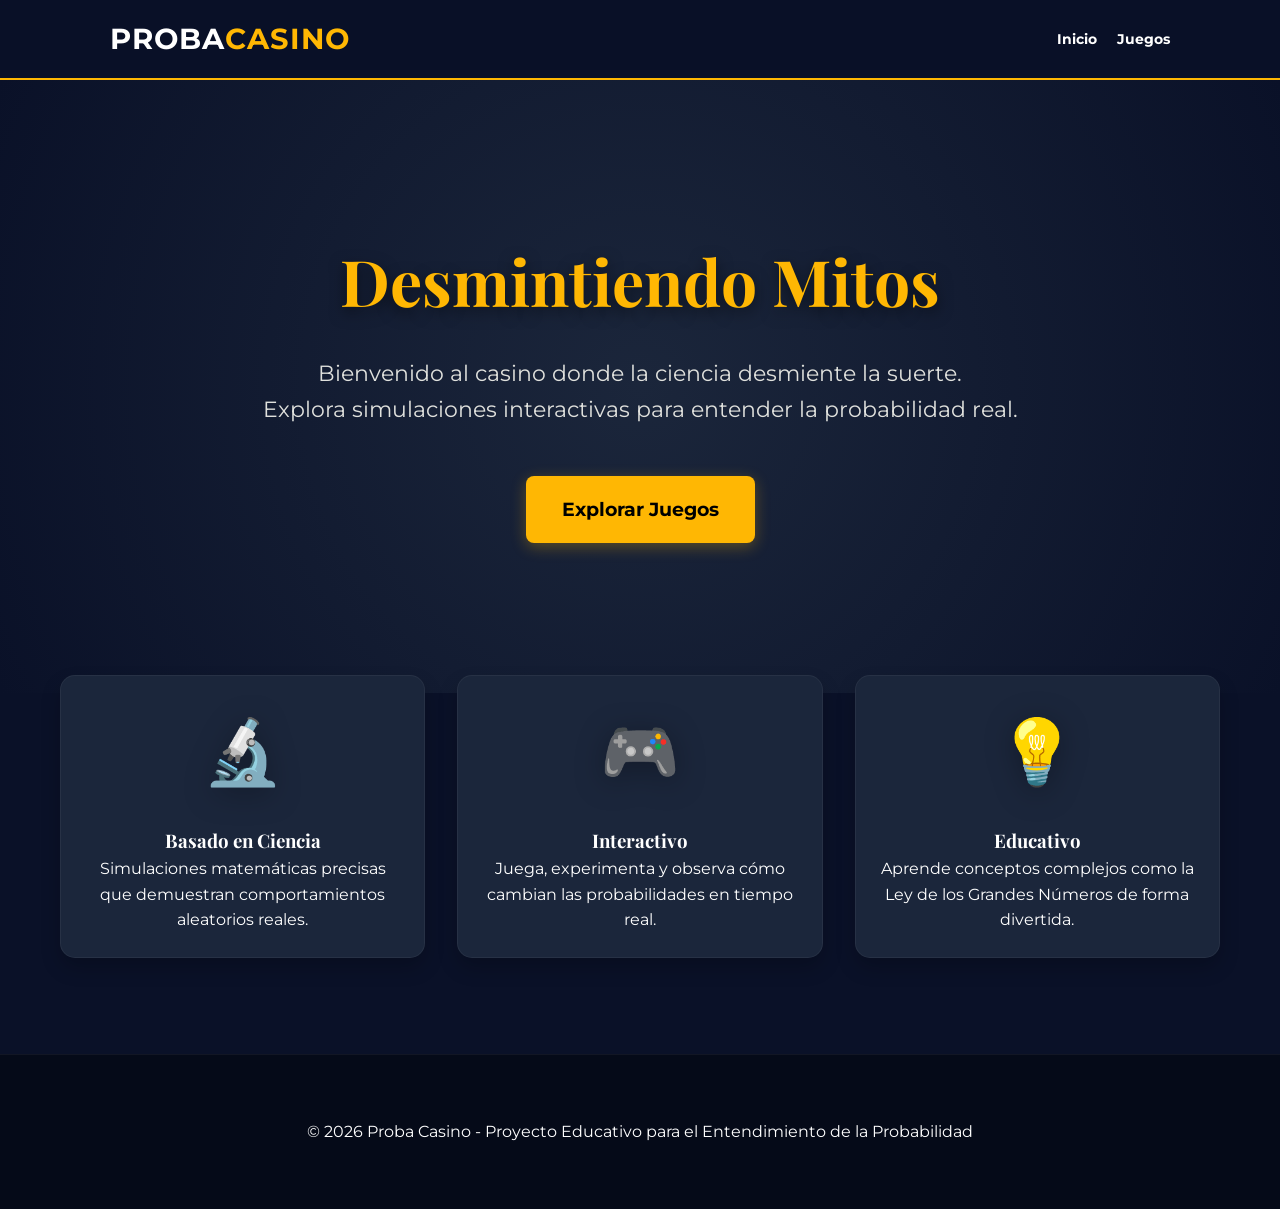
==== index.html @ 3911d0ed "Add files via upload" ====
<!DOCTYPE html>
<html lang="es">
<head>
    <meta charset="UTF-8">
    <meta name="viewport" content="width=device-width, initial-scale=1.0">
    <title>Proba Casino - El Casino de la Probabilidad</title>
    <link rel="stylesheet" href="assets/css/style.css">
    <link rel="preconnect" href="https://fonts.googleapis.com">
    <link rel="preconnect" href="https://fonts.gstatic.com" crossorigin>
    <link href="https://fonts.googleapis.com/css2?family=Montserrat:wght@400;700&family=Playfair+Display:wght@700&display=swap" rel="stylesheet">
</head>
<body>
    <div id="loading-overlay">
        <div class="card-loader">
            <div class="card-anim"></div>
            <div class="card-anim"></div>
            <div class="card-anim"></div>
            <div class="card-anim"></div>
            <div class="card-anim"></div>
        </div>
    </div>
    <header>
        <nav>
            <div class="logo">PROBA<span>CASINO</span></div>
            <ul>
                <li><a href="index.html">Inicio</a></li>
                <li><a href="catalogo.html">Juegos</a></li>
            </ul>
        </nav>
    </header>

    <main>
        <section id="home" class="hero" style="padding: 150px 20px; text-align: center; background: radial-gradient(circle at center, #1b263b 0%, #0a1128 100%);">
            <div class="hero-content">
                <h1 style="font-size: 4rem; color: var(--gold); margin-bottom: 1.5rem; text-shadow: 0 5px 15px rgba(0,0,0,0.5);">Desmintiendo Mitos</h1>
                <p style="font-size: 1.4rem; max-width: 800px; margin: 0 auto 3rem; color: var(--accent);">Bienvenido al casino donde la ciencia desmiente la suerte. <br>Explora simulaciones interactivas para entender la probabilidad real.</p>
                <a href="catalogo.html" class="btn-primary" style="font-size: 1.2rem; padding: 18px 36px;">Explorar Juegos</a>
            </div>
        </section>

        <section class="container" style="margin-top: -50px; position: relative; z-index: 10;">
            <div style="display: grid; grid-template-columns: repeat(auto-fit, minmax(300px, 1fr)); gap: 2rem;">
                <div class="stat-card">
                    <div class="game-icon">🔬</div>
                    <h3>Basado en Ciencia</h3>
                    <p>Simulaciones matemáticas precisas que demuestran comportamientos aleatorios reales.</p>
                </div>
                <div class="stat-card">
                    <div class="game-icon">🎮</div>
                    <h3>Interactivo</h3>
                    <p>Juega, experimenta y observa cómo cambian las probabilidades en tiempo real.</p>
                </div>
                <div class="stat-card">
                    <div class="game-icon">💡</div>
                    <h3>Educativo</h3>
                    <p>Aprende conceptos complejos como la Ley de los Grandes Números de forma divertida.</p>
                </div>
            </div>
        </section>
    </main>

    <footer>
        <p>&copy; 2026 Proba Casino - Proyecto Educativo para el Entendimiento de la Probabilidad</p>
    </footer>

    <script>
        document.addEventListener('DOMContentLoaded', function() {
            const loadingOverlay = document.getElementById('loading-overlay');
            if (loadingOverlay) {
                setTimeout(function() {
                    loadingOverlay.classList.add('hidden');
                    setTimeout(() => loadingOverlay.remove(), 500);
                }, 1500);
            }
        });
    </script>
</body>
</html>
---- assets/css/style.css ----
:root {
    --bg-color: #0a1128;
    --card-bg: #1b263b;
    --accent: #e0e1dd;
    --primary: #415a77;
    --gold: #ffb703;
    --text: #ffffff;
    --danger: #e63946;
    --success: #4ade80;
}

* {
    margin: 0;
    padding: 0;
    box-sizing: border-box;
    font-family: 'Montserrat', 'Segoe UI', Tahoma, Geneva, Verdana, sans-serif;
}

body {
    background-color: var(--bg-color);
    color: var(--text);
    line-height: 1.6;
    min-height: 100vh;
}

/* Common Layout */
.container {
    max-width: 1200px;
    margin: 0 auto;
    padding: 2rem 20px;
}

header {
    background: rgba(10, 17, 40, 0.95);
    padding: 1rem 0;
    position: sticky;
    top: 0;
    z-index: 1000;
    border-bottom: 2px solid var(--gold);
    backdrop-filter: blur(10px);
}

nav {
    display: flex;
    justify-content: space-between;
    align-items: center;
    max-width: 1100px;
    margin: 0 auto;
    padding: 0 20px;
}

.logo {
    font-size: 1.8rem;
    font-weight: 700;
    text-transform: uppercase;
    letter-spacing: 1px;
}

.logo span {
    color: var(--gold);
}

nav ul {
    display: flex;
    list-style: none;
}

nav ul li {
    margin-left: 20px;
}

nav ul li a {
    color: var(--text);
    text-decoration: none;
    font-weight: bold;
    font-size: 0.9rem;
    transition: color 0.3s;
}

nav ul li a:hover {
    color: var(--gold);
}

/* Typography */
h1, h2, h3 {
    font-family: 'Playfair Display', serif;
}

.game-header {
    text-align: center;
    margin-bottom: 3rem;
}

.game-header h1 {
    font-size: 3rem;
    color: var(--gold);
    margin-bottom: 1rem;
}

.myth-box {
    background-color: var(--card-bg);
    border-left: 5px solid var(--gold);
    padding: 1.5rem 2rem;
    display: inline-block;
    font-size: 1.1rem;
    margin-top: 1rem;
    box-shadow: 0 10px 30px rgba(0,0,0,0.3);
    border-radius: 0 10px 10px 0;
}

.myth-box strong {
    color: var(--gold);
}

/* Buttons */
.btn-primary, .btn-secondary, .btn-danger {
    display: inline-block;
    padding: 12px 24px;
    border-radius: 8px;
    text-decoration: none;
    font-weight: bold;
    cursor: pointer;
    transition: all 0.3s cubic-bezier(0.175, 0.885, 0.32, 1.275);
    border: none;
    text-align: center;
}

.btn-primary {
    background-color: var(--gold);
    color: #000;
    box-shadow: 0 4px 15px rgba(255, 183, 3, 0.3);
}

.btn-primary:hover {
    transform: translateY(-3px) scale(1.05);
    box-shadow: 0 8px 25px rgba(255, 183, 3, 0.5);
}

.btn-secondary {
    background-color: transparent;
    border: 2px solid var(--gold);
    color: var(--gold);
}

.btn-secondary:hover {
    background-color: var(--gold);
    color: #000;
    transform: translateY(-3px);
}

.btn-danger {
    background: linear-gradient(135deg, #e63946 0%, #a82a33 100%);
    color: #fff;
    box-shadow: 0 4px 10px rgba(230,57,70,0.3);
}

.btn-danger:hover {
    transform: translateY(-3px);
    box-shadow: 0 6px 15px rgba(230,57,70,0.5);
}

.btn-primary:disabled, .btn-secondary:disabled {
    opacity: 0.5;
    cursor: not-allowed;
    transform: none !important;
}

/* Game Components */
.game-layout {
    display: grid;
    grid-template-columns: 1.2fr 0.8fr;
    gap: 2.5rem;
    align-items: start;
}

.game-main {
    background: var(--card-bg);
    padding: 2rem;
    border-radius: 20px;
    border: 1px solid rgba(255,255,255,0.05);
    box-shadow: 0 20px 50px rgba(0,0,0,0.4);
}

.game-stats {
    display: flex;
    flex-direction: column;
    gap: 1.5rem;
}

.stat-card {
    background: var(--card-bg);
    padding: 1.5rem;
    border-radius: 15px;
    text-align: center;
    border: 1px solid rgba(255,255,255,0.05);
    box-shadow: 0 10px 20px rgba(0,0,0,0.2);
    transition: transform 0.3s;
}

.stat-card:hover {
    transform: translateY(-5px);
}

.stat-value {
    font-size: 2.5rem;
    font-weight: 800;
    color: var(--gold);
    margin: 0.5rem 0;
}

.info-bubble {
    background-color: var(--primary);
    padding: 1.5rem;
    border-radius: 15px;
    font-style: italic;
    color: var(--accent);
    border: 1px dashed var(--gold);
    box-shadow: 0 10px 20px rgba(0,0,0,0.2);
    line-height: 1.5;
}

.edu-footer {
    margin-top: 4rem;
    background: linear-gradient(135deg, #1b263b 0%, #0d1b2a 100%);
    padding: 3rem;
    border-radius: 20px;
    border: 1px solid var(--primary);
}

.edu-content h3 {
    color: var(--gold);
    font-size: 1.8rem;
    margin-bottom: 1.5rem;
}

/* Helpers */
.profit, .success { color: var(--success); }
.loss, .danger { color: var(--danger); }

/* Grid for cards */
.game-grid {
    display: grid;
    grid-template-columns: repeat(auto-fit, minmax(300px, 1fr));
    gap: 2rem;
    margin-top: 3rem;
}

.game-card {
    background: var(--card-bg);
    padding: 2.5rem;
    border-radius: 20px;
    text-align: center;
    border: 1px solid rgba(255,255,255,0.05);
    transition: all 0.4s cubic-bezier(0.175, 0.885, 0.32, 1.275);
    display: flex;
    flex-direction: column;
    justify-content: space-between;
}

.game-card:hover {
    transform: translateY(-15px);
    border-color: var(--gold);
    box-shadow: 0 20px 40px rgba(0,0,0,0.4);
}

.game-icon {
    font-size: 4rem;
    margin-bottom: 1.5rem;
    filter: drop-shadow(0 5px 15px rgba(0,0,0,0.3));
}

footer {
    text-align: center;
    padding: 4rem 2rem;
    background: #050a18;
    margin-top: 4rem;
    border-top: 1px solid rgba(255,255,255,0.05);
}

@media (max-width: 900px) {
    .game-layout {
        grid-template-columns: 1fr;
    }
    .game-header h1 {
        font-size: 2.2rem;
    }
}

/* Loading Overlay Styles */
#loading-overlay {
    position: fixed;
    top: 0;
    left: 0;
    width: 100%;
    height: 100%;
    background-color: var(--bg-color);
    display: flex;
    justify-content: center;
    align-items: center;
    z-index: 9999;
    transition: opacity 0.5s ease-out;
}

#loading-overlay.hidden {
    opacity: 0;
    pointer-events: none;
}

.card-loader {
    position: relative;
    width: 120px;
    height: 160px;
    perspective: 1000px;
}

.card-anim {
    position: absolute;
    top: 0;
    left: 0;
    width: 80px;
    height: 120px;
    background-color: var(--card-bg);
    border: 2px solid var(--gold);
    border-radius: 8px;
    box-shadow: 0 4px 15px rgba(0, 0, 0, 0.4);
    transform-origin: center center;
    animation: card-deal-anim 2.5s infinite ease-in-out;
    opacity: 0;
}

@keyframes card-deal-anim {
    0% { transform: translate(0, 0) rotateY(0deg) rotateZ(0deg) scale(0.8); opacity: 0; }
    20% { opacity: 1; transform: translate(var(--start-x), var(--start-y)) rotateY(var(--start-rotateY)) rotateZ(var(--start-rotateZ)) scale(1); }
    40% { transform: translate(var(--mid-x), var(--mid-y)) rotateY(var(--mid-rotateY)) rotateZ(var(--mid-rotateZ)) scale(1.1); }
    60% { transform: translate(var(--end-x), var(--end-y)) rotateY(var(--end-rotateY)) rotateZ(var(--end-rotateZ)) scale(1); }
    80% { opacity: 1; }
    100% { transform: translate(0, 0) rotateY(0deg) rotateZ(0deg) scale(0.8); opacity: 0; }
}

.card-anim:nth-child(1) { animation-delay: 0s; --start-x: -20px; --start-y: 10px; --start-rotateY: 10deg; --start-rotateZ: 15deg; --mid-x: 0px; --mid-y: -10px; --mid-rotateY: 0deg; --mid-rotateZ: 5deg; --end-x: 20px; --end-y: 10px; --end-rotateY: -10deg; --end-rotateZ: -5deg; }
.card-anim:nth-child(2) { animation-delay: 0.2s; --start-x: 10px; --start-y: -5px; --start-rotateY: -15deg; --start-rotateZ: -10deg; --mid-x: -10px; --mid-y: 10px; --mid-rotateY: 5deg; --mid-rotateZ: 10deg; --end-x: -15px; --end-y: 0px; --end-rotateY: 10deg; --end-rotateZ: 5deg; }
.card-anim:nth-child(3) { animation-delay: 0.4s; --start-x: -10px; --start-y: -15px; --start-rotateY: 5deg; --start-rotateZ: 20deg; --mid-x: 10px; --mid-y: -5px; --mid-rotateY: -5deg; --mid-rotateZ: -15deg; --end-x: -5px; --end-y: 15px; --end-rotateY: 15deg; --end-rotateZ: 10deg; }
.card-anim:nth-child(4) { animation-delay: 0.6s; --start-x: 20px; --start-y: 0px; --start-rotateY: -10deg; --start-rotateZ: -5deg; --mid-x: 0px; --mid-y: 15px; --mid-rotateY: 10deg; --mid-rotateZ: 0deg; --end-x: -20px; --end-y: -10px; --end-rotateY: -5deg; --end-rotateZ: -10deg; }
.card-anim:nth-child(5) { animation-delay: 0.8s; --start-x: -5px; --start-y: 20px; --start-rotateY: 15deg; --start-rotateZ: -10deg; --mid-x: 5px; --mid-y: 0px; --mid-rotateY: -10deg; --mid-rotateZ: 15deg; --end-x: 10px; --end-y: -5px; --end-rotateY: 5deg; --end-rotateZ: 0deg; }
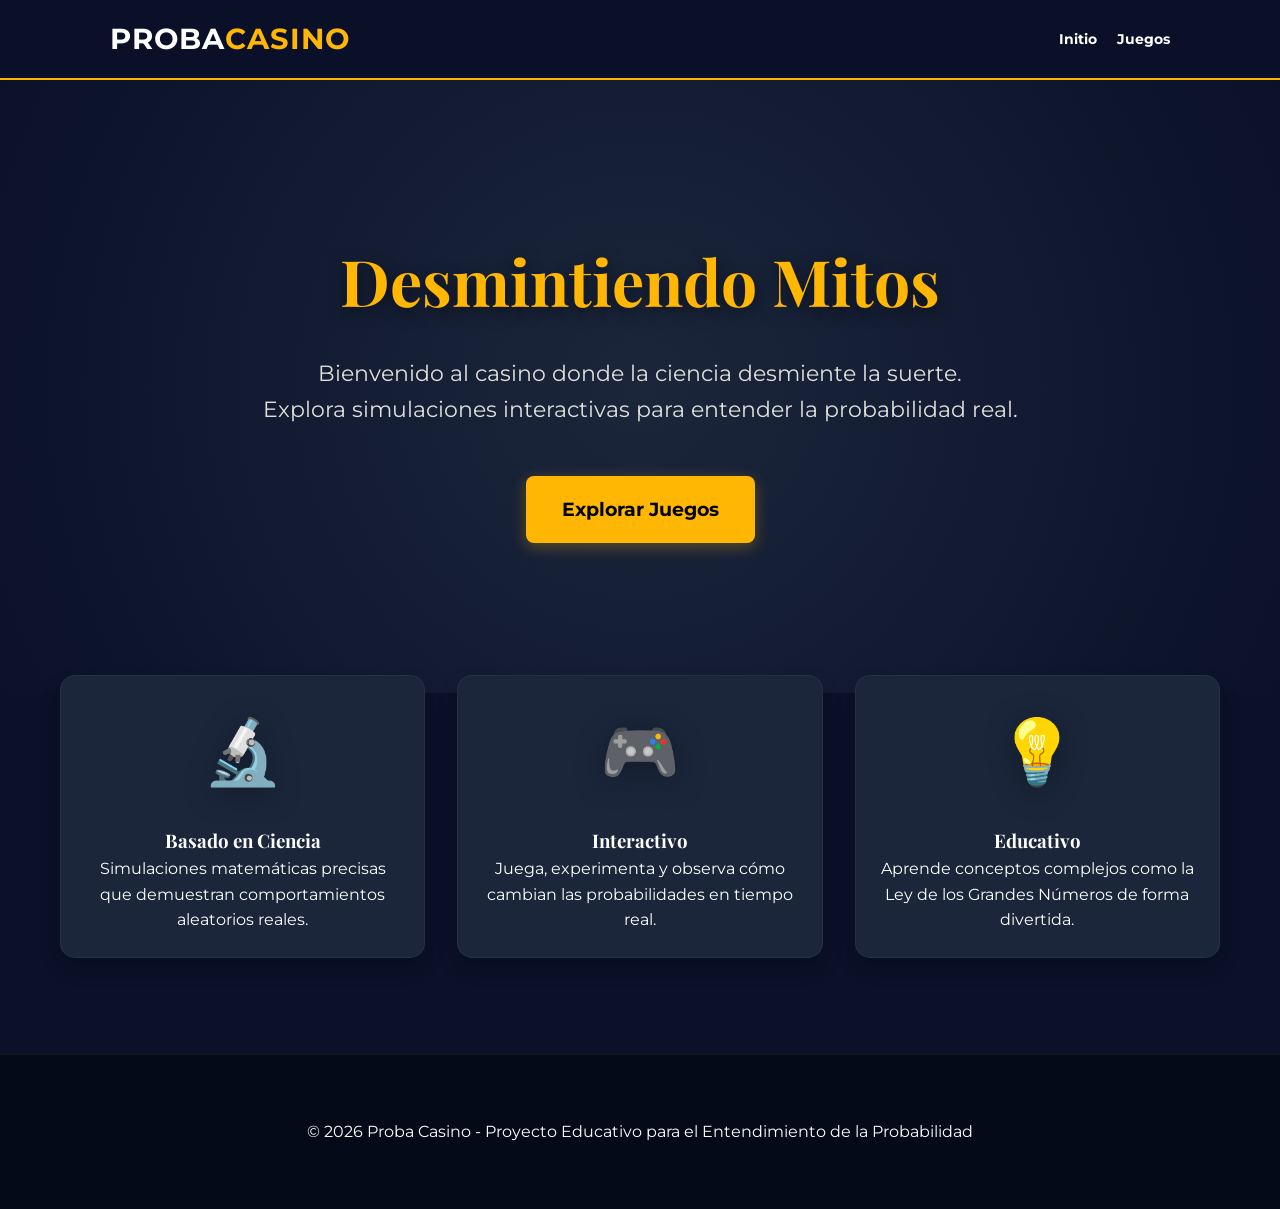
==== commit 3b4d7e11: "Prueba1" ====
--- a/index.html
+++ b/index.html
@@ -23,7 +23,7 @@
         <nav>
             <div class="logo">PROBA<span>CASINO</span></div>
             <ul>
-                <li><a href="index.html">Inicio</a></li>
+                <li><a href="index.html">Initio</a></li>
                 <li><a href="catalogo.html">Juegos</a></li>
             </ul>
         </nav>
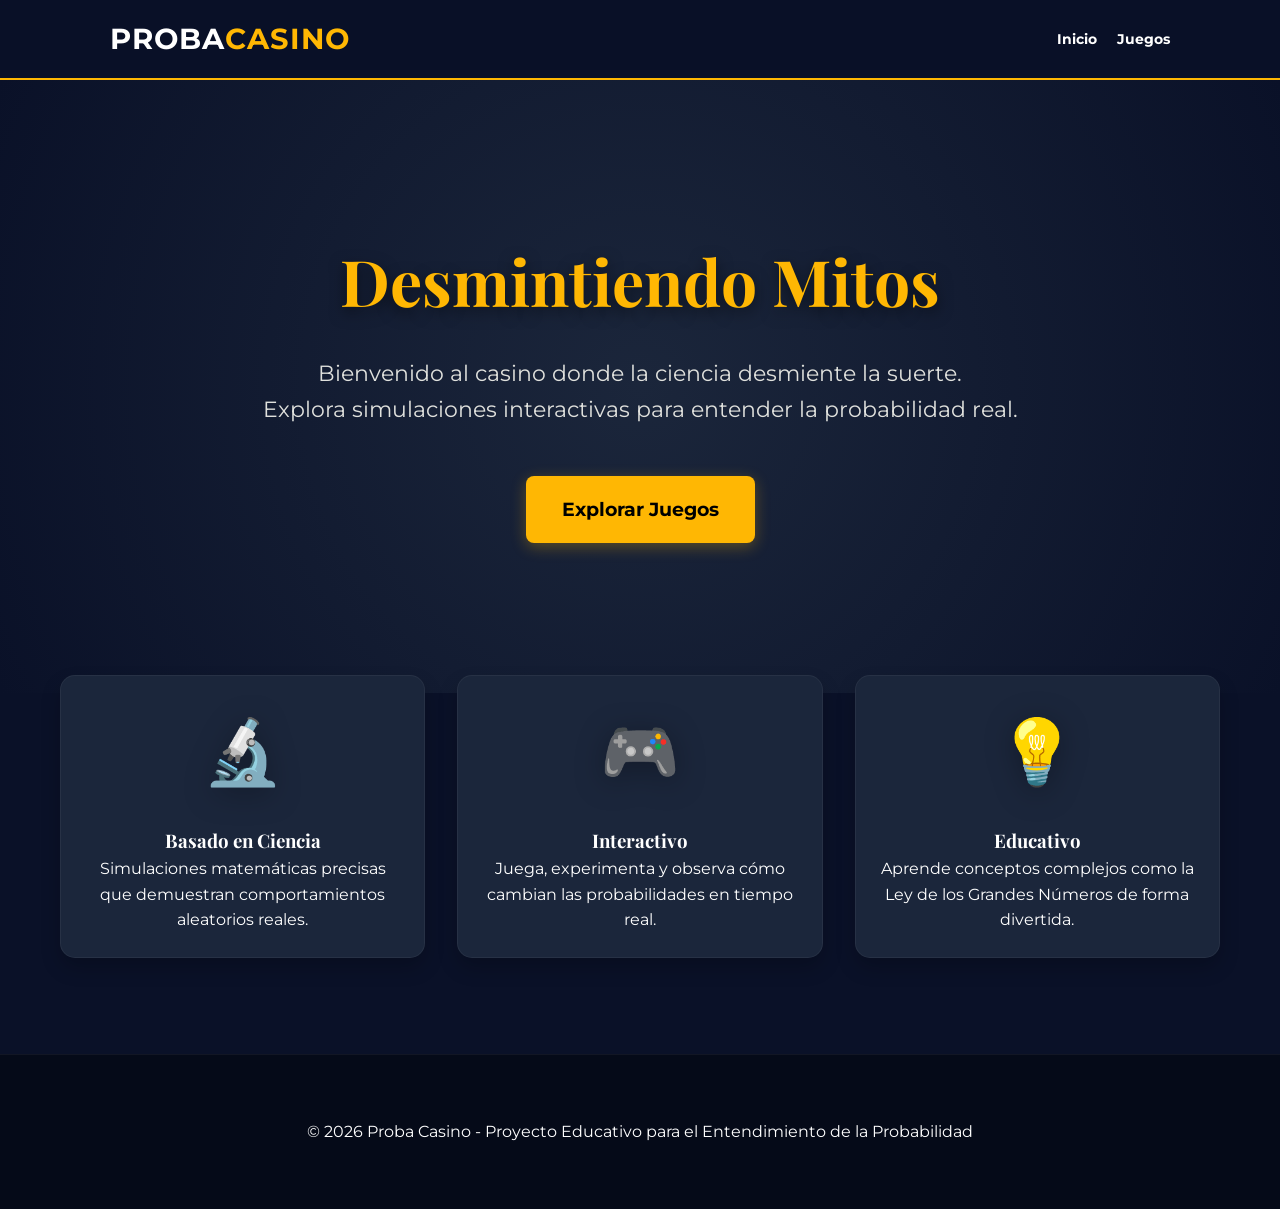
==== commit 0be5339a: "Pruebas" ====
--- a/index.html
+++ b/index.html
@@ -23,7 +23,7 @@
         <nav>
             <div class="logo">PROBA<span>CASINO</span></div>
             <ul>
-                <li><a href="index.html">Initio</a></li>
+                <li><a href="index.html">Inicio</a></li>
                 <li><a href="catalogo.html">Juegos</a></li>
             </ul>
         </nav>
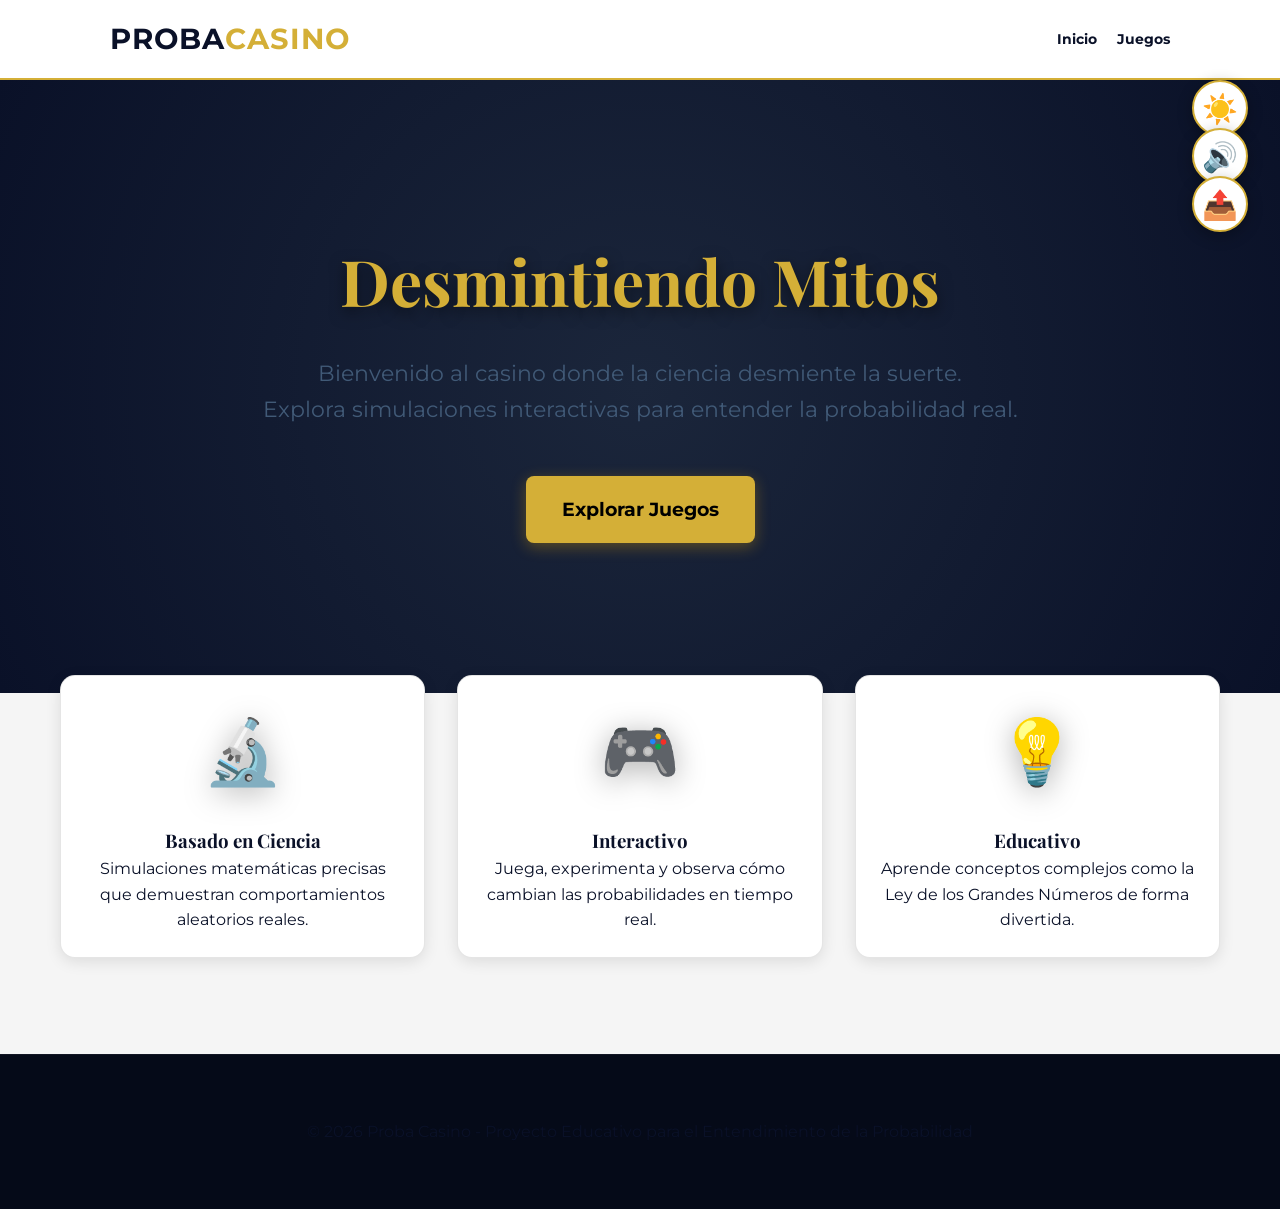
==== commit f26ced38: "." ====
--- a/index.html
+++ b/index.html
@@ -3,13 +3,41 @@
 <head>
     <meta charset="UTF-8">
     <meta name="viewport" content="width=device-width, initial-scale=1.0">
+    <meta name="description" content="Aprende probabilidad con juegos interactivos que desmienten los mitos del azar. Casino educativo con 8 simulaciones matemáticas.">
+    <meta name="keywords" content="probabilidad, estadística, juegos educativos, matemáticas, casino, azar">
+    <meta name="author" content="Proba Casino">
+    <meta name="theme-color" content="#0a1128">
+    
+    <!-- Open Graph / Facebook -->
+    <meta property="og:type" content="website">
+    <meta property="og:url" content="https://probacasino.com/">
+    <meta property="og:title" content="Proba Casino - El Casino de la Probabilidad">
+    <meta property="og:description" content="Aprende probabilidad con juegos interactivos que desmienten los mitos del azar">
+    <meta property="og:image" content="/assets/icons/icon-512.png">
+    
+    <!-- Twitter -->
+    <meta property="twitter:card" content="summary_large_image">
+    <meta property="twitter:url" content="https://probacasino.com/">
+    <meta property="twitter:title" content="Proba Casino - El Casino de la Probabilidad">
+    <meta property="twitter:description" content="Aprende probabilidad con juegos interactivos">
+    <meta property="twitter:image" content="/assets/icons/icon-512.png">
+    
+    <!-- PWA -->
+    <link rel="manifest" href="/manifest.json">
+    <link rel="apple-touch-icon" href="/assets/icons/icon-192.png">
+    <meta name="apple-mobile-web-app-capable" content="yes">
+    <meta name="apple-mobile-web-app-status-bar-style" content="black-translucent">
+    <meta name="apple-mobile-web-app-title" content="Proba Casino">
+    
     <title>Proba Casino - El Casino de la Probabilidad</title>
     <link rel="stylesheet" href="assets/css/style.css">
+    <link rel="stylesheet" href="assets/css/features.css">
     <link rel="preconnect" href="https://fonts.googleapis.com">
     <link rel="preconnect" href="https://fonts.gstatic.com" crossorigin>
     <link href="https://fonts.googleapis.com/css2?family=Montserrat:wght@400;700&family=Playfair+Display:wght@700&display=swap" rel="stylesheet">
 </head>
 <body>
+    <a href="#main-content" class="skip-to-main">Saltar al contenido principal</a>
     <div id="loading-overlay">
         <div class="card-loader">
             <div class="card-anim"></div>
@@ -29,7 +57,7 @@
         </nav>
     </header>
 
-    <main>
+    <main id="main-content">
         <section id="home" class="hero" style="padding: 150px 20px; text-align: center; background: radial-gradient(circle at center, #1b263b 0%, #0a1128 100%);">
             <div class="hero-content">
                 <h1 style="font-size: 4rem; color: var(--gold); margin-bottom: 1.5rem; text-shadow: 0 5px 15px rgba(0,0,0,0.5);">Desmintiendo Mitos</h1>
@@ -63,16 +91,11 @@
         <p>&copy; 2026 Proba Casino - Proyecto Educativo para el Entendimiento de la Probabilidad</p>
     </footer>
 
-    <script>
-        document.addEventListener('DOMContentLoaded', function() {
-            const loadingOverlay = document.getElementById('loading-overlay');
-            if (loadingOverlay) {
-                setTimeout(function() {
-                    loadingOverlay.classList.add('hidden');
-                    setTimeout(() => loadingOverlay.remove(), 500);
-                }, 1500);
-            }
-        });
-    </script>
+    <script src="assets/js/utils.js"></script>
+    <script src="assets/js/theme.js"></script>
+    <script src="assets/js/sounds.js"></script>
+    <script src="assets/js/share.js"></script>
+    <script src="assets/js/pwa.js"></script>
+    <script src="assets/js/loader.js"></script>
 </body>
 </html>
--- a/assets/css/style.css
+++ b/assets/css/style.css
@@ -277,12 +277,446 @@
     border-top: 1px solid rgba(255,255,255,0.05);
 }
 
+/* ============================================
+   ACCESIBILIDAD - FOCUS STATES
+   ============================================ */
+button:focus-visible, 
+a:focus-visible,
+input:focus-visible,
+select:focus-visible {
+    outline: 3px solid var(--gold);
+    outline-offset: 3px;
+    box-shadow: 0 0 0 6px rgba(255, 183, 3, 0.2);
+    z-index: 100;
+}
+
+/* Skip to main content para accesibilidad de teclado */
+.skip-to-main {
+    position: absolute;
+    left: -9999px;
+    top: 0;
+    z-index: 10000;
+    background: var(--gold);
+    color: #000;
+    padding: 1rem 2rem;
+    text-decoration: none;
+    font-weight: bold;
+    border-radius: 0 0 10px 10px;
+}
+
+.skip-to-main:focus {
+    left: 50%;
+    transform: translateX(-50%);
+}
+
+/* ============================================
+   MEJORAS DE CONTRASTE
+   ============================================ */
+.info-bubble {
+    color: #ffffff; /* Mejorado de var(--accent) */
+    background-color: rgba(65, 90, 119, 0.4);
+    backdrop-filter: blur(5px);
+}
+
+.myth-box {
+    color: #ffffff; /* Mejorado para mejor contraste */
+}
+
+.btn-secondary {
+    border-width: 3px; /* Mejorado de 2px */
+}
+
+.btn-primary:disabled, 
+.btn-secondary:disabled {
+    opacity: 0.6;
+    cursor: not-allowed;
+    transform: none !important;
+    filter: grayscale(60%);
+    box-shadow: none;
+}
+
+/* ============================================
+   SISTEMA DE NOTIFICACIONES TOAST
+   ============================================ */
+.toast {
+    position: fixed;
+    bottom: 2rem;
+    right: 2rem;
+    background: var(--card-bg);
+    padding: 1rem 1.5rem;
+    border-radius: 10px;
+    border-left: 5px solid var(--gold);
+    box-shadow: 0 10px 30px rgba(0,0,0,0.6);
+    animation: slideInRight 0.3s ease-out;
+    z-index: 10000;
+    max-width: 350px;
+    display: flex;
+    align-items: center;
+    gap: 1rem;
+}
+
+.toast.success { border-left-color: var(--success); }
+.toast.error { border-left-color: var(--danger); }
+.toast.info { border-left-color: var(--primary); }
+
+.toast-icon {
+    font-size: 1.5rem;
+    flex-shrink: 0;
+}
+
+.toast-content {
+    flex: 1;
+}
+
+.toast-close {
+    background: none;
+    border: none;
+    color: var(--accent);
+    cursor: pointer;
+    font-size: 1.2rem;
+    padding: 0;
+    width: 24px;
+    height: 24px;
+    flex-shrink: 0;
+    transition: color 0.2s;
+}
+
+.toast-close:hover {
+    color: var(--gold);
+}
+
+@keyframes slideInRight {
+    from { transform: translateX(400px); opacity: 0; }
+    to { transform: translateX(0); opacity: 1; }
+}
+
+@keyframes slideOutRight {
+    from { transform: translateX(0); opacity: 1; }
+    to { transform: translateX(400px); opacity: 0; }
+}
+
+/* ============================================
+   SPINNER DE CARGA UNIVERSAL
+   ============================================ */
+.spinner {
+    border: 4px solid rgba(255,255,255,0.1);
+    border-top: 4px solid var(--gold);
+    border-radius: 50%;
+    width: 50px;
+    height: 50px;
+    animation: spin 1s linear infinite;
+    margin: 2rem auto;
+}
+
+.spinner-small {
+    width: 30px;
+    height: 30px;
+    border-width: 3px;
+}
+
+@keyframes spin {
+    to { transform: rotate(360deg); }
+}
+
+/* Loading state para botones */
+.btn-loading {
+    position: relative;
+    color: transparent !important;
+    pointer-events: none;
+}
+
+.btn-loading::after {
+    content: '';
+    position: absolute;
+    width: 20px;
+    height: 20px;
+    top: 50%;
+    left: 50%;
+    margin-left: -10px;
+    margin-top: -10px;
+    border: 3px solid rgba(0,0,0,0.2);
+    border-top-color: #000;
+    border-radius: 50%;
+    animation: spin 0.8s linear infinite;
+}
+
+.btn-secondary.btn-loading::after,
+.btn-danger.btn-loading::after {
+    border-color: rgba(255,255,255,0.2);
+    border-top-color: #fff;
+}
+
+/* ============================================
+   TOOLTIPS
+   ============================================ */
+[data-tooltip] {
+    position: relative;
+    cursor: help;
+}
+
+[data-tooltip]::before {
+    content: attr(data-tooltip);
+    position: absolute;
+    bottom: calc(100% + 10px);
+    left: 50%;
+    transform: translateX(-50%) translateY(-5px);
+    background: rgba(27, 38, 59, 0.95);
+    color: #ffffff;
+    padding: 0.6rem 1rem;
+    border-radius: 8px;
+    white-space: nowrap;
+    opacity: 0;
+    pointer-events: none;
+    transition: all 0.3s ease;
+    font-size: 0.85rem;
+    border: 1px solid var(--gold);
+    backdrop-filter: blur(10px);
+    z-index: 1000;
+    box-shadow: 0 5px 15px rgba(0,0,0,0.3);
+}
+
+[data-tooltip]::after {
+    content: '';
+    position: absolute;
+    bottom: calc(100% + 4px);
+    left: 50%;
+    transform: translateX(-50%);
+    border: 6px solid transparent;
+    border-top-color: var(--gold);
+    opacity: 0;
+    pointer-events: none;
+    transition: opacity 0.3s ease;
+}
+
+[data-tooltip]:hover::before {
+    opacity: 1;
+    transform: translateX(-50%) translateY(0);
+}
+
+[data-tooltip]:hover::after {
+    opacity: 1;
+}
+
+/* ============================================
+   MEJORAS DE LEGIBILIDAD
+   ============================================ */
+.edu-content p {
+    max-width: 70ch;
+    line-height: 1.7;
+    font-size: 1.05rem;
+    margin-bottom: 1rem;
+    color: var(--accent);
+}
+
+.edu-content strong {
+    color: var(--gold);
+    font-weight: 700;
+}
+
+/* ============================================
+   REDUCCIÓN DE MOVIMIENTO (Accesibilidad)
+   ============================================ */
+@media (prefers-reduced-motion: reduce) {
+    *,
+    *::before,
+    *::after {
+        animation-duration: 0.01ms !important;
+        animation-iteration-count: 1 !important;
+        transition-duration: 0.01ms !important;
+        scroll-behavior: auto !important;
+    }
+}
+
+/* ============================================
+   RESPONSIVE DESIGN - TABLETS
+   ============================================ */
 @media (max-width: 900px) {
     .game-layout {
         grid-template-columns: 1fr;
     }
     .game-header h1 {
         font-size: 2.2rem;
+    }
+}
+
+@media (max-width: 768px) {
+    /* Typography */
+    .game-header h1 {
+        font-size: 2rem;
+        margin-bottom: 0.8rem;
+    }
+    
+    .myth-box {
+        padding: 1rem 1.5rem;
+        font-size: 1rem;
+    }
+    
+    /* Layout */
+    .container {
+        padding: 1.5rem 15px;
+    }
+    
+    .game-main {
+        padding: 1.5rem;
+    }
+    
+    .game-stats {
+        gap: 1rem;
+    }
+    
+    /* Cards */
+    .stat-value {
+        font-size: 2rem;
+    }
+    
+    .game-icon {
+        font-size: 3.5rem;
+        margin-bottom: 1rem;
+    }
+    
+    .game-card {
+        padding: 2rem;
+    }
+    
+    /* Navigation */
+    nav {
+        padding: 0 15px;
+    }
+    
+    .logo {
+        font-size: 1.5rem;
+    }
+    
+    nav ul li {
+        margin-left: 15px;
+    }
+    
+    /* Footer */
+    .edu-footer {
+        padding: 2rem 1.5rem;
+        margin-top: 3rem;
+    }
+    
+    /* Toast notifications */
+    .toast {
+        right: 1rem;
+        bottom: 1rem;
+        max-width: calc(100% - 2rem);
+    }
+}
+
+/* ============================================
+   RESPONSIVE DESIGN - MOBILE
+   ============================================ */
+@media (max-width: 480px) {
+    /* Typography */
+    .game-header h1 {
+        font-size: 1.8rem;
+    }
+    
+    .myth-box {
+        font-size: 0.95rem;
+        padding: 1rem;
+        border-left-width: 4px;
+    }
+    
+    /* Buttons - MÁS GRANDES para touch */
+    .btn-primary, 
+    .btn-secondary, 
+    .btn-danger {
+        padding: 14px 20px;
+        width: 100%;
+        margin: 0.5rem 0;
+        font-size: 1rem;
+        min-height: 48px; /* Touch target mínimo */
+    }
+    
+    .action-buttons {
+        display: flex;
+        flex-direction: column;
+        gap: 0.5rem;
+        width: 100%;
+    }
+    
+    .action-buttons button {
+        width: 100%;
+    }
+    
+    /* Stats */
+    .stat-value {
+        font-size: 1.8rem;
+    }
+    
+    .stat-card {
+        padding: 1rem;
+    }
+    
+    .game-icon {
+        font-size: 3rem;
+    }
+    
+    /* Navigation */
+    nav {
+        flex-direction: column;
+        gap: 1rem;
+        padding: 1rem 15px;
+    }
+    
+    nav ul {
+        flex-wrap: wrap;
+        justify-content: center;
+    }
+    
+    nav ul li {
+        margin: 0 10px;
+    }
+    
+    .logo {
+        font-size: 1.3rem;
+    }
+    
+    /* Game Grid */
+    .game-grid {
+        grid-template-columns: 1fr;
+        gap: 1.5rem;
+    }
+    
+    .game-card {
+        padding: 1.5rem;
+    }
+    
+    /* Loading overlay */
+    .card-loader {
+        width: 100px;
+        height: 140px;
+    }
+    
+    .card-anim {
+        width: 65px;
+        height: 100px;
+    }
+}
+
+/* ============================================
+   LANDSCAPE MOBILE
+   ============================================ */
+@media (max-height: 600px) and (orientation: landscape) {
+    .game-header {
+        margin-bottom: 1.5rem;
+    }
+    
+    .game-header h1 {
+        font-size: 1.6rem;
+        margin-bottom: 0.5rem;
+    }
+    
+    .myth-box {
+        padding: 0.8rem 1.2rem;
+        font-size: 0.9rem;
+    }
+    
+    .game-main {
+        padding: 1rem;
     }
 }
 
--- a/assets/css/features.css
+++ b/assets/css/features.css
@@ -0,0 +1,451 @@
+/* ============================================
+   TEMA CLARO
+   ============================================ */
+:root[data-theme="light"] {
+    --bg-color: #f5f5f5;
+    --card-bg: #ffffff;
+    --accent: #415a77;
+    --primary: #778da9;
+    --gold: #d4af37;
+    --text: #0a1128;
+    --danger: #d32f2f;
+    --success: #388e3c;
+}
+
+:root[data-theme="light"] body {
+    background-color: var(--bg-color);
+    color: var(--text);
+}
+
+:root[data-theme="light"] .game-main,
+:root[data-theme="light"] .stat-card,
+:root[data-theme="light"] .game-card {
+    background: var(--card-bg);
+    border-color: rgba(0,0,0,0.1);
+    box-shadow: 0 4px 15px rgba(0,0,0,0.1);
+}
+
+:root[data-theme="light"] .edu-footer {
+    background: linear-gradient(135deg, #ffffff 0%, #f5f5f5 100%);
+    border-color: rgba(0,0,0,0.1);
+}
+
+:root[data-theme="light"] .myth-box,
+:root[data-theme="light"] .info-bubble {
+    background: rgba(119, 141, 169, 0.1);
+    color: var(--text);
+    border-color: var(--gold);
+}
+
+:root[data-theme="light"] header {
+    background: rgba(255, 255, 255, 0.95);
+    border-bottom-color: var(--gold);
+}
+
+:root[data-theme="light"] .coin .heads {
+    background: linear-gradient(135deg, #d4af37 0%, #aa8c2d 100%);
+}
+
+:root[data-theme="light"] .coin .tails {
+    background: linear-gradient(135deg, #c0c0c0 0%, #808080 100%);
+}
+
+/* ============================================
+   BOTONES FLOTANTES (Tema, Sonido, Compartir, Instalar)
+   ============================================ */
+.theme-toggle,
+.sound-toggle,
+.share-button,
+.install-button {
+    position: fixed;
+    width: 56px;
+    height: 56px;
+    border-radius: 50%;
+    background: var(--card-bg);
+    border: 2px solid var(--gold);
+    cursor: pointer;
+    z-index: 9998;
+    display: flex;
+    align-items: center;
+    justify-content: center;
+    font-size: 1.8rem;
+    transition: all 0.3s cubic-bezier(0.175, 0.885, 0.32, 1.275);
+    box-shadow: 0 4px 15px rgba(0,0,0,0.3);
+}
+
+.theme-toggle:hover,
+.sound-toggle:hover,
+.share-button:hover,
+.install-button:hover {
+    transform: translateY(-5px) scale(1.1);
+    box-shadow: 0 8px 25px rgba(255, 183, 3, 0.5);
+}
+
+.theme-toggle:active,
+.sound-toggle:active,
+.share-button:active,
+.install-button:active {
+    transform: translateY(-2px) scale(1.05);
+}
+
+/* Posiciones */
+.theme-toggle {
+    top: 5rem;
+    right: 2rem;
+}
+
+.sound-toggle {
+    top: 8rem;
+    right: 2rem;
+}
+
+.share-button {
+    top: 11rem;
+    right: 2rem;
+}
+
+.install-button {
+    top: 14rem;
+    right: 2rem;
+    animation: pulse 2s infinite;
+}
+
+@keyframes pulse {
+    0%, 100% { transform: scale(1); }
+    50% { transform: scale(1.05); }
+}
+
+/* Iconos */
+.theme-icon,
+.sound-icon,
+.share-icon,
+.install-icon {
+    transition: all 0.3s;
+}
+
+/* Theme toggle */
+.theme-toggle .sun {
+    display: none;
+}
+
+.theme-toggle .moon {
+    display: block;
+}
+
+:root[data-theme="light"] .theme-toggle .sun {
+    display: block;
+}
+
+:root[data-theme="light"] .theme-toggle .moon {
+    display: none;
+}
+
+/* Sound toggle */
+.sound-toggle .on {
+    display: block;
+}
+
+.sound-toggle .off {
+    display: none;
+}
+
+.sound-toggle.muted .on {
+    display: none;
+}
+
+.sound-toggle.muted .off {
+    display: block;
+}
+
+.sound-toggle.muted {
+    opacity: 0.6;
+}
+
+/* Responsive - Mobile */
+@media (max-width: 768px) {
+    .theme-toggle,
+    .sound-toggle,
+    .share-button,
+    .install-button {
+        width: 48px;
+        height: 48px;
+        font-size: 1.5rem;
+        right: 1rem;
+    }
+    
+    .theme-toggle { top: 4.5rem; }
+    .sound-toggle { top: 7rem; }
+    .share-button { top: 9.5rem; }
+    .install-button { top: 12rem; }
+}
+
+/* ============================================
+   MODAL DE COMPARTIR
+   ============================================ */
+.share-modal {
+    position: fixed;
+    top: 0;
+    left: 0;
+    width: 100%;
+    height: 100%;
+    background: rgba(0, 0, 0, 0.8);
+    display: flex;
+    align-items: center;
+    justify-content: center;
+    z-index: 10001;
+    opacity: 0;
+    transition: opacity 0.3s ease;
+    backdrop-filter: blur(5px);
+}
+
+.share-modal.show {
+    opacity: 1;
+}
+
+.share-modal-content {
+    background: var(--card-bg);
+    border-radius: 20px;
+    max-width: 500px;
+    width: 90%;
+    max-height: 80vh;
+    overflow: auto;
+    box-shadow: 0 20px 60px rgba(0,0,0,0.5);
+    transform: scale(0.9);
+    transition: transform 0.3s ease;
+}
+
+.share-modal.show .share-modal-content {
+    transform: scale(1);
+}
+
+.share-modal-header {
+    display: flex;
+    justify-content: space-between;
+    align-items: center;
+    padding: 1.5rem 2rem;
+    border-bottom: 1px solid rgba(255,255,255,0.1);
+}
+
+.share-modal-header h3 {
+    margin: 0;
+    color: var(--gold);
+}
+
+.share-modal-close {
+    background: none;
+    border: none;
+    color: var(--text);
+    font-size: 2rem;
+    cursor: pointer;
+    width: 40px;
+    height: 40px;
+    display: flex;
+    align-items: center;
+    justify-content: center;
+    border-radius: 50%;
+    transition: all 0.2s;
+}
+
+.share-modal-close:hover {
+    background: rgba(255,255,255,0.1);
+    color: var(--gold);
+}
+
+.share-modal-body {
+    padding: 2rem;
+}
+
+.share-buttons {
+    display: grid;
+    grid-template-columns: repeat(2, 1fr);
+    gap: 1rem;
+    margin-bottom: 2rem;
+}
+
+.share-btn {
+    display: flex;
+    flex-direction: column;
+    align-items: center;
+    gap: 0.5rem;
+    padding: 1.5rem 1rem;
+    border: 2px solid var(--primary);
+    border-radius: 15px;
+    background: transparent;
+    color: var(--text);
+    cursor: pointer;
+    transition: all 0.3s;
+    font-weight: 600;
+}
+
+.share-btn:hover {
+    transform: translateY(-5px);
+    box-shadow: 0 10px 20px rgba(0,0,0,0.2);
+}
+
+.share-btn.twitter {
+    border-color: #1DA1F2;
+}
+
+.share-btn.twitter:hover {
+    background: #1DA1F2;
+    color: white;
+}
+
+.share-btn.facebook {
+    border-color: #4267B2;
+}
+
+.share-btn.facebook:hover {
+    background: #4267B2;
+    color: white;
+}
+
+.share-btn.whatsapp {
+    border-color: #25D366;
+}
+
+.share-btn.whatsapp:hover {
+    background: #25D366;
+    color: white;
+}
+
+.share-btn.copy {
+    border-color: var(--gold);
+}
+
+.share-btn.copy:hover {
+    background: var(--gold);
+    color: #000;
+}
+
+.share-btn span:first-child {
+    font-size: 2rem;
+}
+
+.share-preview {
+    background: rgba(0,0,0,0.2);
+    padding: 1.5rem;
+    border-radius: 10px;
+    border-left: 4px solid var(--gold);
+}
+
+.share-preview p {
+    margin: 0;
+    font-size: 0.9rem;
+    line-height: 1.6;
+}
+
+/* ============================================
+   MODO PWA
+   ============================================ */
+.pwa-mode header {
+    padding-top: env(safe-area-inset-top);
+}
+
+.pwa-mode footer {
+    padding-bottom: env(safe-area-inset-bottom);
+}
+
+/* Ocultar botones flotantes en landscape móvil */
+@media (max-height: 500px) and (orientation: landscape) {
+    .theme-toggle,
+    .sound-toggle,
+    .share-button,
+    .install-button {
+        width: 40px;
+        height: 40px;
+        font-size: 1.2rem;
+    }
+}
+
+/* ============================================
+   ANIMACIONES ADICIONALES
+   ============================================ */
+@keyframes slideInFromRight {
+    from {
+        transform: translateX(100px);
+        opacity: 0;
+    }
+    to {
+        transform: translateX(0);
+        opacity: 1;
+    }
+}
+
+.theme-toggle,
+.sound-toggle,
+.share-button,
+.install-button {
+    animation: slideInFromRight 0.5s ease-out backwards;
+}
+
+.sound-toggle { animation-delay: 0.1s; }
+.share-button { animation-delay: 0.2s; }
+.install-button { animation-delay: 0.3s; }
+
+/* ============================================
+   INDICADOR DE OFFLINE
+   ============================================ */
+.offline-indicator {
+    position: fixed;
+    bottom: 2rem;
+    left: 50%;
+    transform: translateX(-50%);
+    background: var(--card-bg);
+    padding: 1rem 2rem;
+    border-radius: 50px;
+    border: 2px solid var(--danger);
+    display: none;
+    align-items: center;
+    gap: 0.8rem;
+    z-index: 9999;
+    box-shadow: 0 10px 30px rgba(0,0,0,0.3);
+}
+
+.offline-indicator.show {
+    display: flex;
+}
+
+.offline-indicator::before {
+    content: '📴';
+    font-size: 1.5rem;
+}
+
+/* ============================================
+   BADGE DE INSTALADO
+   ============================================ */
+.pwa-badge {
+    position: fixed;
+    top: 1rem;
+    left: 1rem;
+    background: var(--success);
+    color: white;
+    padding: 0.5rem 1rem;
+    border-radius: 20px;
+    font-size: 0.8rem;
+    font-weight: bold;
+    display: none;
+    align-items: center;
+    gap: 0.5rem;
+    z-index: 1001;
+    box-shadow: 0 4px 10px rgba(0,0,0,0.2);
+}
+
+.pwa-mode .pwa-badge {
+    display: flex;
+}
+
+.pwa-badge::before {
+    content: '✓';
+}
+
+/* ============================================
+   MEJORAS DE ACCESIBILIDAD PARA BOTONES FLOTANTES
+   ============================================ */
+.theme-toggle:focus-visible,
+.sound-toggle:focus-visible,
+.share-button:focus-visible,
+.install-button:focus-visible {
+    outline: 3px solid var(--gold);
+    outline-offset: 5px;
+}
